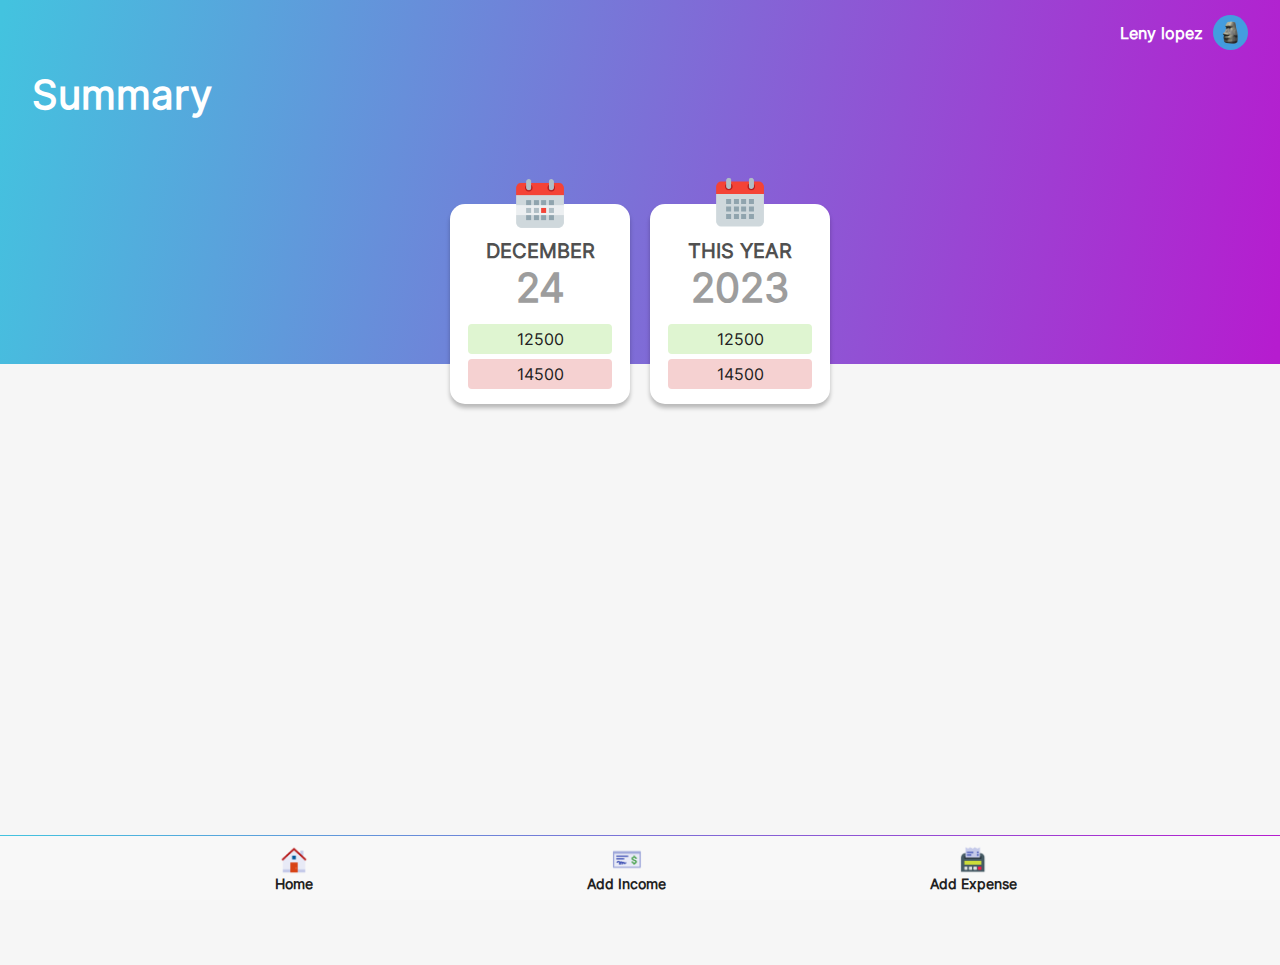
==== expenseTracker/index.html @ c17606af "fixed app layout bug" ====
<!DOCTYPE html>
<html lang="en">
<head>
    <meta charset="UTF-8">
    <meta name="viewport" content="width=device-width, initial-scale=1.0">
    <meta name="apple-mobile-web-app-status-bar-style" content="black">
    <meta name="apple-mobile-web-app-capable" content="yes">
    <meta name="theme-color" content="white" />
    <title>ExpenseTracker</title>
    <link rel="stylesheet" href="css/style.css">
</head>
<body>
    <main class="appWrapper">
        <header class="heroHeader">
            <div class="contentWrapper">
                <!-- set mergedStatusBar in userDetails for mobile -->
                <section class="userDetails">
                    <span class="username">Leny lopez</span>
                    <img class="userProfilePicture" src="assets/profilePicture/defaultPicture.jpg" alt="User picture">
                </section>

                <h1 class="mainTitle">Summary</h1>
                
                <div class="widgetContainer">
                    
                    <div class="summaryWidget">
                        <div class="widgetIconSection">
                            <img class="widgetIcon" src="assets/icons/calendarMonth.png" alt="">
                        </div>
                        <div class="widgetContent">
                            <h3 class="widgetSubtitle">DECEMBER</h3>
                            <h2 class="widgetTitle">24</h2>
                            <div class="dataDisplayContainer">
                                <div class="dataDisplay incomeSection">12500</div>
                                <div class="dataDisplay expenseSection">14500</div>
                            </div>
                            
                        </div>
                        
                    </div>
                    <div class="summaryWidget">
                        <div class="widgetIconSection">
                            <img class="widgetIcon" src="assets/icons/calendarNormal.png" alt="">
                        </div>
                        <div class="widgetContent">
                            <h3 class="widgetSubtitle">THIS YEAR</h3>
                            <h2 class="yearData widgetTitle">2023</h2>
                            <div class="dataDisplayContainer">
                                <div class="dataDisplay incomeSection">12500</div>
                                <div class="dataDisplay expenseSection">14500</div>
                            </div>
                        </div>
                    </div>
                    
                </div>
            </div>
        </header>
        <section class="content">
             <!-- <div class="fakeContent"></div>
            <div class="fakeContent"></div> -->
        </section>
    </main>
    <article class="appMenu">
        <section class="menuSection">
            <div class="menuItem">
                <img class="menuItemIcon" src="assets/icons/home.png" alt="">
                <span class="menuItemLabel">Home</span>
            </div>
            <div class="menuItem">
                <img class="menuItemIcon" src="assets/icons/income.png" alt="">
                <span class="menuItemLabel">Add Income</span>
            </div>
            <div class="menuItem">
                <img class="menuItemIcon" src="assets/icons/expense.png" alt="">
                <span class="menuItemLabel">Add Expense</span>
            </div>
        </section>
</article>
</body>
</html>
---- expenseTracker/css/style.css ----
*{
    box-sizing: border-box;
    margin: 0;
    padding:0;
    font-family: -apple-system, inter;
}

@font-face {
    font-family: inter;
    src: url(../fonts/Inter-Regular.ttf);
}

html{
    /* background: var(--main-backgroundGradient); */
    height: 100svh;
    width: 100%;
}
body{
    height: 100svh;
    /* background: var(--main-backgroundGradient); */
    background-color:var(--main-ligthBackground);
    width: 100%;
    color: var(--main-textColor-black);
}

/* vars */

:root{
    --main-backgroundGradient: linear-gradient(99.67deg, #43C3DF 0.33%, #B61CCF 99.57%);
    --main-ligthBackground: rgb(246, 246, 246);
    --main-darkBackground: rgb(25, 25, 25);

    /* Font sizes */
    --main-windowTitle-fontsize: 40px;
    --main-windowTitle-fontWeight: 900;
    --main-textColor-black: #222121;
    --main-windowTitle-color:white;
    --main-menuBarItem-fontSize: 14px;
    --main-menuBarItem-fontWeigth: 700;

    --main-widgetTitle-fontSize: 40px;
    --main-widgetSubtitle-fontSize: 20px;
    --main-widgetTitle-fontWeight: 900;
    --main-widgetSubtitle-fontWeight:900;
    --main-widgetTitle-color: #9D9D9D;
    --main-widgetSubtitle-color:  #505050;

    --main-statusBarColor: white;
    --main-statusBarTextColor: #2a2a2a;
}  


/* end vars */


/* START App Structure */

.contentWrapper{
    max-width: 95%;
    margin: 0 auto;
    /* border:1px solid lightcoral; */
}

.appWrapper{
    /* border:1px solid red; */
    height: 100%;
    display:flex;
    flex-direction: column;
    position:relative;
}

.heroHeader{
    /* min-height: 150px; */
    background: var(--main-backgroundGradient);
}
.content{
    padding-top:40px;
    background-color: var(--main-ligthBackground);
}
.appMenu{
    display: flex;
    position:sticky;
    bottom: 0;
    min-height: 65px;
    width: 100%;
    background-color: #f8f8f8;
    border: 1px solid;
    border-image-slice: 1;
    border-image-source: var(--main-backgroundGradient);
    border-left:0;
    border-right: 0;
    border-bottom:0;
}
/* END App Structure */

.menuSection{
    display: flex;
    flex-grow: 1;
    align-items: center;
    justify-content: center;
    justify-content: space-evenly;
}

.menuItem{
    display: flex;
    flex-direction: column;
    align-items: center;
    cursor: pointer;
    min-width: 60px;
}

.menuItem .menuItemIcon{
    width: 30px;
}

.menuItem .menuItemLabel{
    font-size: var(--main-menuBarItem-fontSize);
    font-weight: var(--main-menuBarItem-fontWeigth);
}


.userDetails.mergedStatusBar{
    padding:0;
    margin:0;
    background-color: var(--main-statusBarColor);
    transform: scaleX(105.5%);
    padding-bottom: 5px;
}

.mergedStatusBar > span{
    color: var(--main-statusBarTextColor);

}

.mergedStatusBar > img{
    width: 25px;
    height: 25px;
    margin-right:18px;
}

.userDetails{
    display: flex;
    align-items: center;
    gap: 10px;
    color: white;
    padding-top:15px;
    justify-content: flex-end;
    margin-left: auto;
}

.userDetails .userProfilePicture{
    /* border:1px solid red; */
    border-radius: 50%;
    max-height: 35px;
    max-width: 35px;
    aspect-ratio: 1;
    object-fit: cover;
}

.userDetails .username{
    font-size: 16px;
    font-weight: bold;
}


.mainTitle{
    font-size: var(--main-windowTitle-fontsize);
    font-weight: var(--main-windowTitle-fontWeight);
    color: var(--main-windowTitle-color);
    padding-bottom:45px;
    padding-top:20px;
}

/* Widgets */

    .summaryWidget{
        background-color: white;
        height: 200px;
        width: 180px;
        border-radius:15px;
        box-shadow: 0px 4px 4px rgba(0, 0, 0, 0.25);
    }

    .summaryWidget .widgetIconSection{
        /* background-color: #B61CCF; */
        max-height: 20px;
        width: 100%;
    }

    .summaryWidget .widgetIconSection .widgetIcon{
        width: 60px;
        margin:0 auto;
        display: block;
        margin-top: -30px;
    }

    .summaryWidget .widgetContent{
        display: flex;
        flex-direction: column;
        /* border:1px solid red; */
        margin-top:35px;
        height: calc(100% - 25px);
        text-align: center;
    }
    .summaryWidget .widgetTitle{
        font-size: var(--main-widgetTitle-fontSize);
        font-weight: var(--main-widgetTitle-fontWeight);
        color:var(--main-widgetTitle-color);  
    }
    .summaryWidget .widgetSubtitle{
        font-size: var(--main-widgetSubtitle-fontSize);
        font-weight: var(--main-widgetSubtitle-fontWeight);
        color:var(--main-widgetSubtitle-color);
        padding-top:10px;
    }

    .summaryWidget .dataDisplayContainer{
        display: flex;
        flex-direction: column;
        gap: 5px;
        margin-top: auto;
        margin-bottom:15px
    }

    .summaryWidget .dataDisplay{
        width: 80%;
        margin:0 auto;
        border-radius: 4px;
        padding:5px;
    }

    .summaryWidget .incomeSection{
        background-color: #DFF5D1;
    }

    .summaryWidget .expenseSection{
        background-color: #F5D1D1;
    }

/* end widgets */

.widgetContainer{
    display: flex;
    justify-content:center;
    transform: translateY(40px);
    gap: 20px;
}

.fakeWidget{
    border:1px solid red;
    flex-basis: 200px;
    height: 200px;
}

.fakeContent{
    /* border:1px solid red; */
    height: 300px;
    margin-top:20px;
}
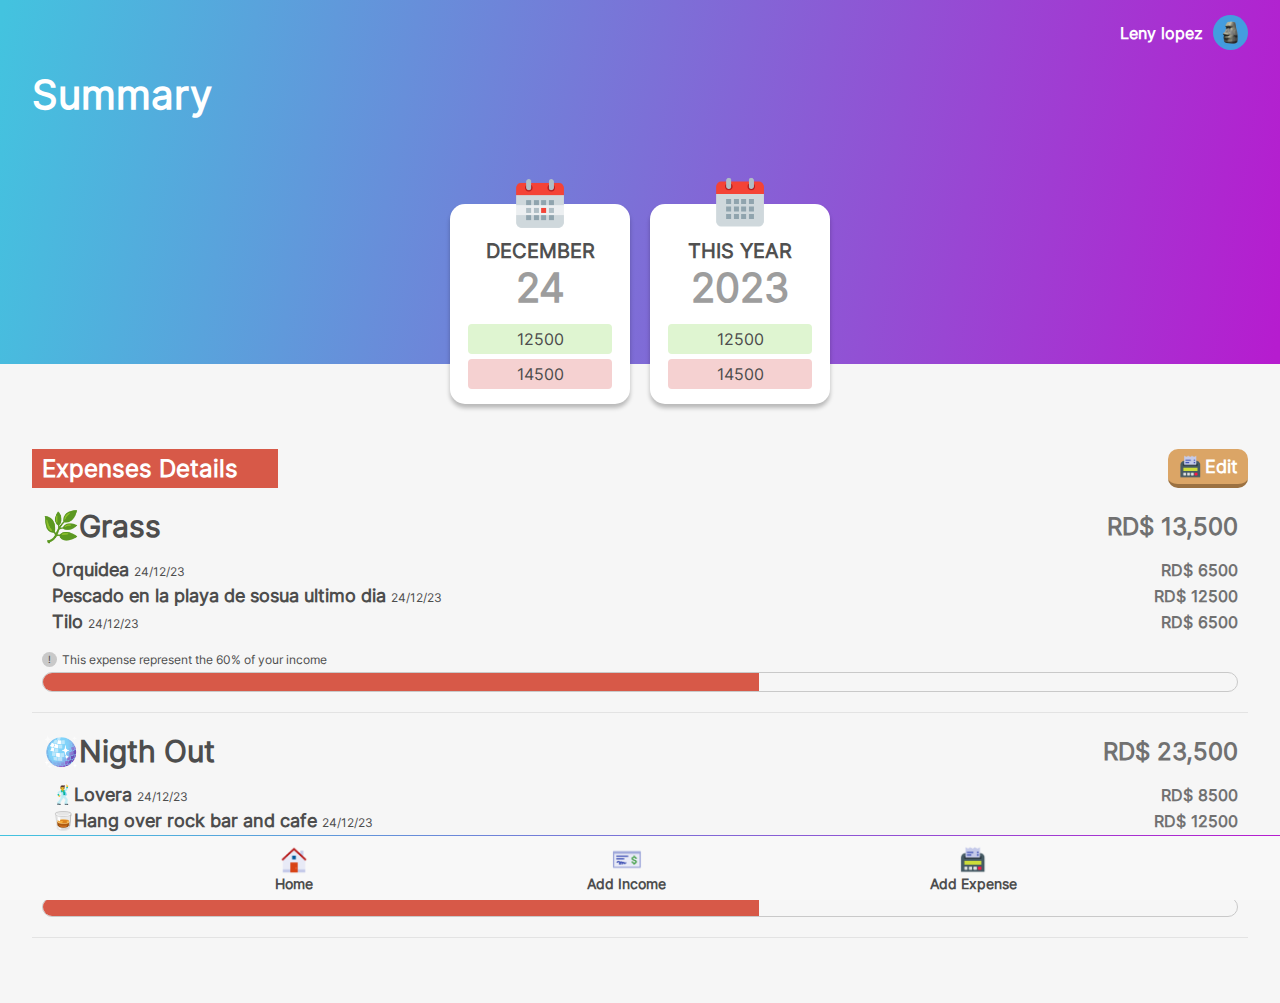
==== commit ae5a854d: "created category Details component" ====
--- a/expenseTracker/index.html
+++ b/expenseTracker/index.html
@@ -56,8 +56,73 @@
             </div>
         </header>
         <section class="content">
-             <!-- <div class="fakeContent"></div>
-            <div class="fakeContent"></div> -->
+
+            <div class="contentWrapper">
+
+                <article class="categoryDetails">
+
+                    <section class="categoryDetailsTopBar">
+                        <h2 class="categoryTitle expenseColor">Expenses Details</h2>
+                        <button class="btn edit"><img src="assets/icons/expense.png" alt=""><span>Edit</span></button>
+                    </section>
+
+                    <section class="categoryDetailsContent">
+
+                        <div class="categoryTitleContainer">
+                            <h3 class="categoryTitle">🌿Grass</h3>
+                            <span class="categoryTotalAmount">RD$ 13,500</span>
+                        </div>
+                        <div class="categoryDetailsItem">
+                            <h4 class="categoryDetailsItemTitle">Orquidea<span class="categoryDetailsItemDate">24/12/23</span></h4>
+                            <span class="categoryDetailsItemAmount">RD$ 6500</span>
+                        </div>
+                        <div class="categoryDetailsItem">
+                            <h4 class="categoryDetailsItemTitle">Pescado en la playa de sosua ultimo dia<span class="categoryDetailsItemDate">24/12/23</span></h4>
+                            <span class="categoryDetailsItemAmount">RD$ 12500</span>
+                        </div>
+                        <div class="categoryDetailsItem">
+                            <h4 class="categoryDetailsItemTitle">Tilo<span class="categoryDetailsItemDate">24/12/23</span></h4>
+                            <span class="categoryDetailsItemAmount">RD$ 6500</span>
+                        </div>
+                        
+                        <div class="progressBarContainer">
+                            <div class="progressBarTitle"><span>!</span> This expense represent the 60% of your income</div>
+                            <div class="progressBar">
+                                <div class="innerBar expenseColor"></div>
+                            </div>
+                        </div>
+                    </section>
+
+                    <section class="categoryDetailsContent">
+
+                        <div class="categoryTitleContainer">
+                            <h3 class="categoryTitle">🪩Nigth Out</h3>
+                            <span class="categoryTotalAmount">RD$ 23,500</span>
+                        </div>
+                        <div class="categoryDetailsItem">
+                            <h4 class="categoryDetailsItemTitle">🕺Lovera<span class="categoryDetailsItemDate">24/12/23</span></h4>
+                            <span class="categoryDetailsItemAmount">RD$ 8500</span>
+                        </div>
+                        <div class="categoryDetailsItem">
+                            <h4 class="categoryDetailsItemTitle">🥃Hang over rock bar and cafe<span class="categoryDetailsItemDate">24/12/23</span></h4>
+                            <span class="categoryDetailsItemAmount">RD$ 12500</span>
+                        </div>
+                        <div class="categoryDetailsItem">
+                            <h4 class="categoryDetailsItemTitle">🍺Pinta beer<span class="categoryDetailsItemDate">24/12/23</span></h4>
+                            <span class="categoryDetailsItemAmount">RD$ 6500</span>
+                        </div>
+                        
+                        <div class="progressBarContainer">
+                            <div class="progressBarTitle"><span>!</span> This expense represent the 60% of your income</div>
+                            <div class="progressBar">
+                                <div class="innerBar expenseColor"></div>
+                            </div>
+                        </div>
+                    </section>
+
+                </article>
+
+            </div>
         </section>
     </main>
     <article class="appMenu">
--- a/expenseTracker/css/style.css
+++ b/expenseTracker/css/style.css
@@ -3,6 +3,7 @@
     margin: 0;
     padding:0;
     font-family: -apple-system, inter;
+    border: none;
 }
 
 @font-face {
@@ -12,14 +13,12 @@
 
 html{
     /* background: var(--main-backgroundGradient); */
-    height: 100svh;
-    width: 100%;
+    /* height: 100svh; */
 }
 body{
-    height: 100svh;
+    /* height: 100svh; */
     /* background: var(--main-backgroundGradient); */
     background-color:var(--main-ligthBackground);
-    width: 100%;
     color: var(--main-textColor-black);
 }
 
@@ -33,7 +32,7 @@
     /* Font sizes */
     --main-windowTitle-fontsize: 40px;
     --main-windowTitle-fontWeight: 900;
-    --main-textColor-black: #222121;
+    --main-textColor-black: #4d4d4d;
     --main-windowTitle-color:white;
     --main-menuBarItem-fontSize: 14px;
     --main-menuBarItem-fontWeigth: 700;
@@ -47,8 +46,20 @@
 
     --main-statusBarColor: white;
     --main-statusBarTextColor: #2a2a2a;
+
+
+    --main-categoryDetailsFontSize: 24px;
+    --main-categoryDetailsFontWeight: 600;
+    --main-categoryDetailsPaddingRight:40px;
+    --main-expenseColor:#D75948;
+
+    --main-btnFontSize:18px;
+    --main-btnFontWeight:700;
+
+
+    --main-categoryTitleFontSize:30px;
+    --main-categoryTitleFontWeight:700;
 }  
-
 
 /* end vars */
 
@@ -74,12 +85,13 @@
     background: var(--main-backgroundGradient);
 }
 .content{
-    padding-top:40px;
+    padding-top:85px;
+    padding-bottom:65px;
     background-color: var(--main-ligthBackground);
 }
 .appMenu{
     display: flex;
-    position:sticky;
+    position:fixed;
     bottom: 0;
     min-height: 65px;
     width: 100%;
@@ -149,7 +161,6 @@
 }
 
 .userDetails .userProfilePicture{
-    /* border:1px solid red; */
     border-radius: 50%;
     max-height: 35px;
     max-width: 35px;
@@ -170,6 +181,131 @@
     padding-bottom:45px;
     padding-top:20px;
 }
+
+.categoryDetails{
+    
+}
+.categoryDetails .categoryDetailsTopBar{
+    display: flex;
+}
+.categoryDetails .categoryDetailsTopBar .categoryTitle{
+    margin-right: auto;
+    padding: 5px 10px;
+    padding-right: var(--main-categoryDetailsPaddingRight);
+    font-weight:var(--main-categoryDetailsFontWeight);
+    font-size: var(--main-categoryDetailsFontSize);
+} 
+
+.btn{
+    display: flex;
+    align-items: center;
+    flex-basis: 80px;
+    justify-content: space-between;
+    padding: 0 10px;
+    border-radius: 10px;
+    color:white;
+    cursor: pointer;
+}
+.btn > img{
+    width: 25px;
+    object-fit: cover;
+}
+.btn.edit{
+    background-color: #DBA566;
+    border-bottom: 4px solid #9B7141;
+    font-size: var(--main-btnFontSize);
+    font-weight: var(--main-btnFontWeight);
+}
+
+.categoryDetailsContent{
+    padding:20px 10px;
+    border-bottom: 1px solid #E3E3E3;
+}
+
+.categoryDetailsContent .categoryTitleContainer{
+    display: flex;
+    align-items: center;
+    padding-bottom: 10px;
+}
+
+.categoryDetailsContent .categoryTitleContainer .categoryTitle{
+    margin-right: auto;
+    font-size: var(--main-categoryTitleFontSize);
+    font-weight: var(--main-categoryTitleFontWeight);
+}
+
+.categoryDetailsContent .categoryTitleContainer .categoryTotalAmount{
+    color:#717171;
+    font-size: 24px;
+    font-weight: 800;
+}
+
+.categoryDetailsContent .categoryDetailsItem{
+    display: flex;
+    padding: 5px 0 0 10px;
+    align-items: center;
+}
+
+.categoryDetailsContent .categoryDetailsItemTitle{
+    font-weight: 600;
+    font-size: 18px;
+}
+
+.categoryDetailsContent .categoryDetailsItemDate{
+    font-size: 12px;
+    padding: 0 5px;
+    font-weight: 400;
+
+}
+
+.categoryDetailsContent .categoryDetailsItemAmount{
+    margin-left: auto;
+    color:#717171;
+    font-weight: 800;
+    min-width: fit-content;
+    padding-left: 10px;
+}
+
+.expenseColor{
+    background-color: var(--main-expenseColor);
+    color:white;
+}
+
+
+.progressBarContainer{
+    margin-top:20px;
+}
+
+.progressBarTitle{
+    font-size: 12px;
+    justify-content: start;
+    align-items: center;
+    display: flex;
+    gap:5px;
+    margin-bottom: 5px;
+}
+.progressBarTitle > span{
+    background-color: #c9c9c9;
+    border-radius: 15px;
+    font-size: 10px;
+    width: 15px;
+    height: 15px;
+    line-height: 15px;
+    text-align: center;
+    
+}
+.progressBar{
+    border:1px solid #c9c9c9;
+    height: 20px;
+    border-radius: 10px;
+    overflow: hidden;
+}
+.progressBar .innerBar{
+    width: 60%;
+    height: 100%;
+
+}
+
 
 /* Widgets */
 
@@ -245,15 +381,3 @@
     transform: translateY(40px);
     gap: 20px;
 }
-
-.fakeWidget{
-    border:1px solid red;
-    flex-basis: 200px;
-    height: 200px;
-}
-
-.fakeContent{
-    /* border:1px solid red; */
-    height: 300px;
-    margin-top:20px;
-}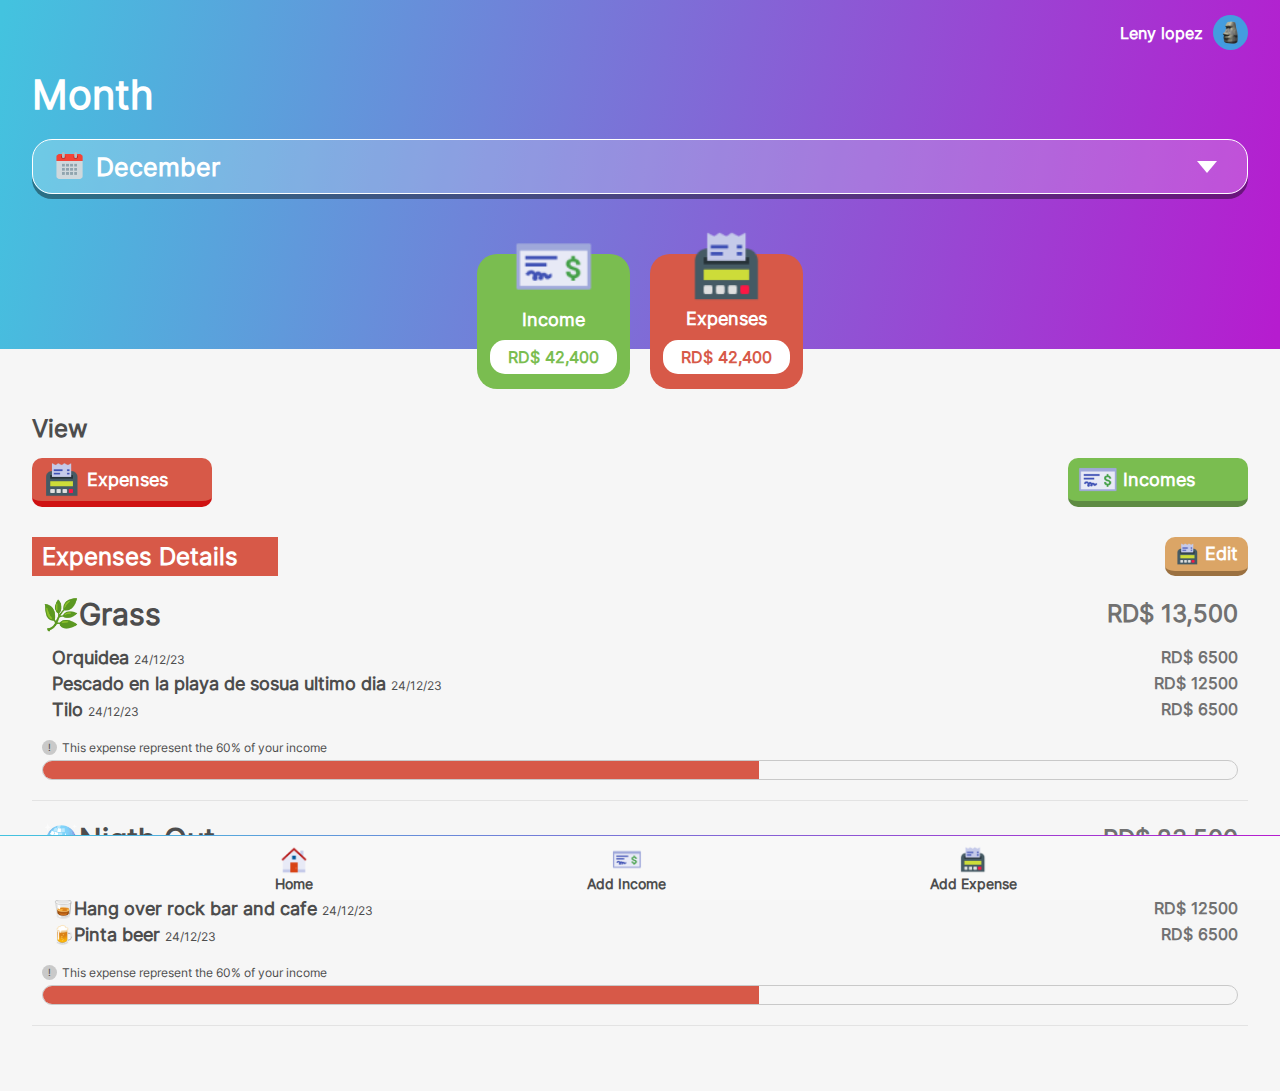
==== commit 8b3551ca: "added income and expenses widgets, some minors ui tweaks" ====
--- a/expenseTracker/index.html
+++ b/expenseTracker/index.html
@@ -19,11 +19,27 @@
                     <img class="userProfilePicture" src="assets/profilePicture/defaultPicture.jpg" alt="User picture">
                 </section>
 
-                <h1 class="mainTitle">Summary</h1>
-                
+                <h1 class="mainTitle">Month</h1>
+                <div class="dropDown">
+                    <img src="assets/icons/calendarNormal.png" alt="">
+                    <div class="defaultItem">December</div>
+                    <div class="arrow"></div>
+                </div>
                 <div class="widgetContainer">
-                    
-                    <div class="summaryWidget">
+            
+                    <div class="totalWidget totalIncomeWidget">
+                        <img src="assets/icons/income.png" alt="">
+                        <h3 class="widgetTitle">Income</h3>
+                        <div class="widgetAmount">RD$ 42,400</div>
+                    </div>
+
+                    <div class="totalWidget totalExpenseWidget">
+                        <img src="assets/icons/expense.png" alt="">
+                        <h3 class="widgetTitle">Expenses</h3>
+                        <div class="widgetAmount">RD$ 42,400</div>
+                    </div>
+
+                    <!-- <div class="summaryWidget">
                         <div class="widgetIconSection">
                             <img class="widgetIcon" src="assets/icons/calendarMonth.png" alt="">
                         </div>
@@ -50,14 +66,25 @@
                                 <div class="dataDisplay expenseSection">14500</div>
                             </div>
                         </div>
-                    </div>
+                    </div> -->
                     
+
+
+
+
+
                 </div>
             </div>
         </header>
         <section class="content">
 
             <div class="contentWrapper">
+
+                <h2 class="buttonTitle">View</h2>
+                <div class="categoryButtonContainer">
+                    <button class="btn expenseColor categoryButton"><img src="assets/icons/expense.png" alt="">Expenses</button>
+                    <button class="btn incomeColor categoryButton"><img src="assets/icons/income.png" alt="">Incomes</button>
+                </div>
 
                 <article class="categoryDetails">
 
--- a/expenseTracker/css/style.css
+++ b/expenseTracker/css/style.css
@@ -51,7 +51,9 @@
     --main-categoryDetailsFontSize: 24px;
     --main-categoryDetailsFontWeight: 600;
     --main-categoryDetailsPaddingRight:40px;
+
     --main-expenseColor:#D75948;
+    --main-incomeColor:#7ABD50;
 
     --main-btnFontSize:18px;
     --main-btnFontWeight:700;
@@ -85,7 +87,7 @@
     background: var(--main-backgroundGradient);
 }
 .content{
-    padding-top:85px;
+    padding-top:65px;
     padding-bottom:65px;
     background-color: var(--main-ligthBackground);
 }
@@ -130,7 +132,6 @@
     font-weight: var(--main-menuBarItem-fontWeigth);
 }
 
-
 .userDetails.mergedStatusBar{
     padding:0;
     margin:0;
@@ -141,7 +142,6 @@
 
 .mergedStatusBar > span{
     color: var(--main-statusBarTextColor);
-
 }
 
 .mergedStatusBar > img{
@@ -173,13 +173,44 @@
     font-weight: bold;
 }
 
-
 .mainTitle{
     font-size: var(--main-windowTitle-fontsize);
     font-weight: var(--main-windowTitle-fontWeight);
     color: var(--main-windowTitle-color);
-    padding-bottom:45px;
-    padding-top:20px;
+    padding:20px 0;
+}
+
+.dropDown{
+    border:1px solid #ffffff;
+    background-color: #ffffff35;
+    display: flex;
+    border-radius: 20px;
+    height: 55px;
+    /* margin-bottom:80px; */
+    box-shadow: 0px 5px 0px rgba(0, 0, 0, 0.40);
+    align-items: center;
+    gap:10px;
+    padding:20px;
+    padding-right: 30px;
+}
+
+.dropDown > img{
+    width: 33px;
+}
+
+.dropDown .defaultItem { 
+    color:white;
+    font-weight: 800;
+    font-size:25px;
+    margin-right: auto;
+}
+
+.arrow{
+    width: 0; 
+    height: 0; 
+    border-left: 10px solid transparent;
+    border-right: 10px solid transparent;
+    border-top: 12px solid rgb(255, 255, 255);
 }
 
 .categoryDetails{
@@ -200,11 +231,11 @@
     display: flex;
     align-items: center;
     flex-basis: 80px;
-    justify-content: space-between;
     padding: 0 10px;
     border-radius: 10px;
     color:white;
     cursor: pointer;
+    gap:5px;
 }
 .btn > img{
     width: 25px;
@@ -212,7 +243,7 @@
 }
 .btn.edit{
     background-color: #DBA566;
-    border-bottom: 4px solid #9B7141;
+    border-bottom: 5px solid #9B7141;
     font-size: var(--main-btnFontSize);
     font-weight: var(--main-btnFontWeight);
 }
@@ -266,11 +297,41 @@
     padding-left: 10px;
 }
 
+.categoryButtonContainer{
+    display: flex;
+    justify-content: space-between;
+    gap:20px;
+    margin-bottom:30px;
+}
+
+.buttonTitle{
+   margin-bottom:15px;
+}
+
+.categoryButton{
+    font-size: var(--main-btnFontSize);
+    font-weight: var(--main-btnFontWeight);
+    flex-basis:180px;
+}
+
+.btn.categoryButton > img{
+    width: 40px;
+}
+
 .expenseColor{
     background-color: var(--main-expenseColor);
     color:white;
 }
-
+.btn.expenseColor{
+    border-bottom:6px solid #CF1212;
+}
+.incomeColor{
+    background-color: var(--main-incomeColor);
+    color:white;
+}
+.btn.incomeColor{
+    border-bottom:6px solid #5E8B43;
+}
 
 .progressBarContainer{
     margin-top:20px;
@@ -373,6 +434,63 @@
         background-color: #F5D1D1;
     }
 
+
+    /* start income resume widget */
+
+
+    .totalWidget{
+        display: flex;
+        flex-direction: column ;
+        border-radius: 20px;
+        padding: 0 13px 15px;
+        /* padding:20px;
+        padding-top:0;
+        padding-bottom:15px; */
+        align-items: center;
+    }
+
+    .totalIncomeWidget{
+        /* border:1px solid red; */
+        background-color: #7ABD50;
+        color:white;
+    }
+
+    .totalExpenseWidget{
+        background-color: #D75948;
+        color: white;
+    }
+
+    .totalWidget > img{
+        margin-top:-30px;
+        width: 80px;
+        
+    }
+
+    .totalWidget .widgetTitle{
+        text-align: center;
+        font-weight: 700;
+        font-size: 18px;
+        padding: 0 10px 10px 10px;
+    }
+    .totalWidget .widgetAmount{
+      
+        background-color: white;
+        padding:7px 18px;
+        margin-top:5px;
+        border-radius: 15px;
+        font-weight: 700;
+        font-size: 16px;
+        margin-top:auto;
+    }
+
+    .totalIncomeWidget .widgetAmount{
+        color: #7ABD50;
+    }
+    .totalExpenseWidget .widgetAmount{
+        color: #D75948;
+    }
+
+    /* end income resume widget */
 /* end widgets */
 
 .widgetContainer{
@@ -380,4 +498,5 @@
     justify-content:center;
     transform: translateY(40px);
     gap: 20px;
-}
+    padding-top:20px;
+}
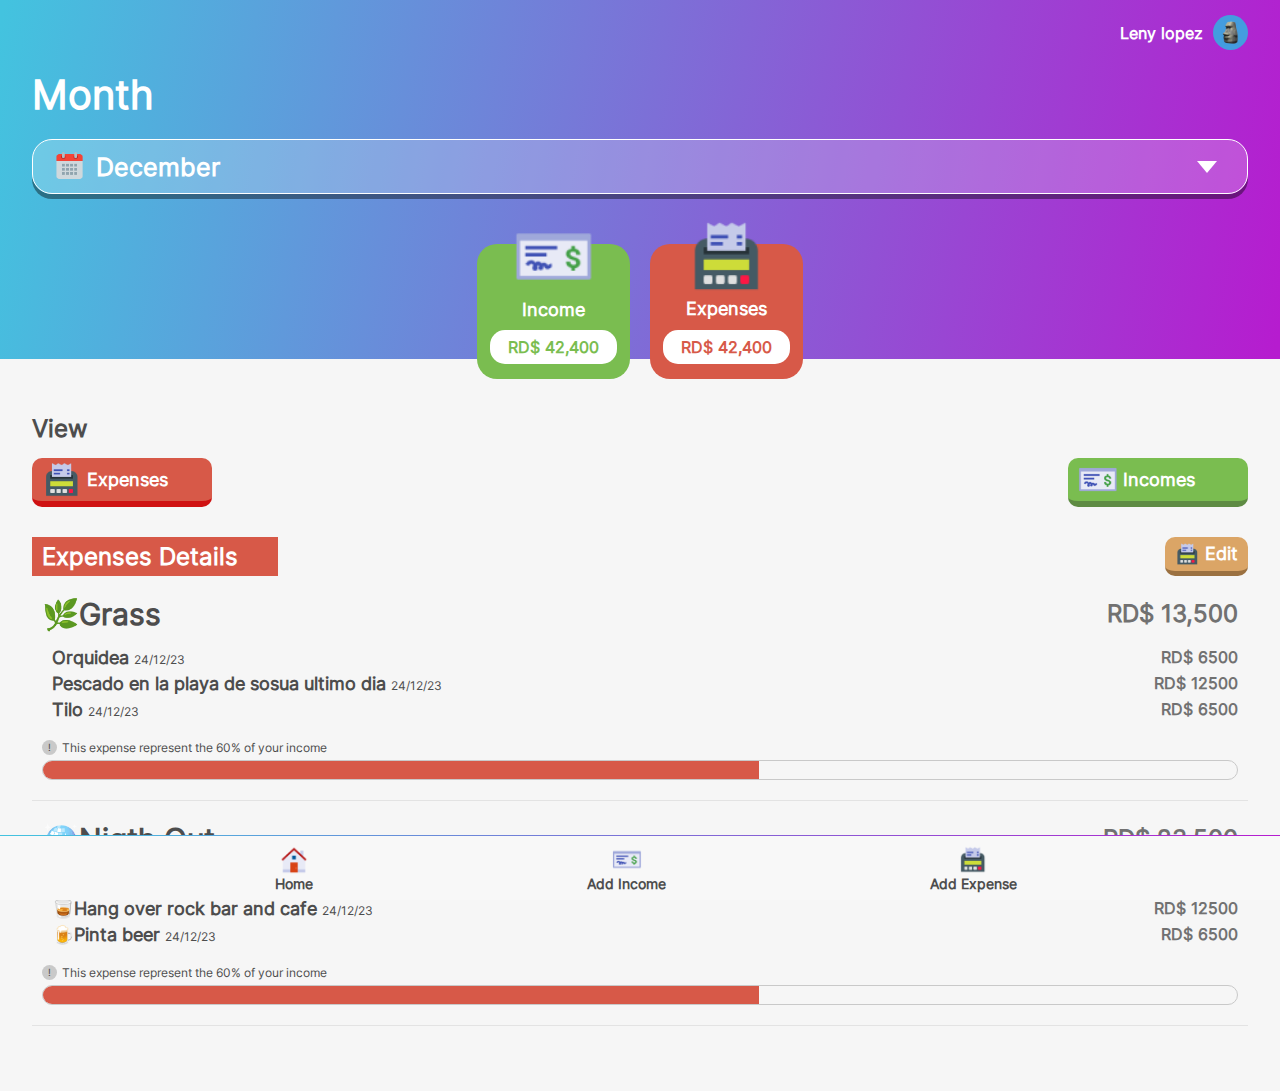
==== commit eddfe05f: "added live version for the cloud todo app" ====
--- a/expenseTracker/index.html
+++ b/expenseTracker/index.html
@@ -20,11 +20,13 @@
                 </section>
 
                 <h1 class="mainTitle">Month</h1>
+
                 <div class="dropDown">
                     <img src="assets/icons/calendarNormal.png" alt="">
                     <div class="defaultItem">December</div>
                     <div class="arrow"></div>
                 </div>
+                
                 <div class="widgetContainer">
             
                     <div class="totalWidget totalIncomeWidget">
--- a/expenseTracker/css/style.css
+++ b/expenseTracker/css/style.css
@@ -87,7 +87,7 @@
     background: var(--main-backgroundGradient);
 }
 .content{
-    padding-top:65px;
+    padding-top:55px;
     padding-bottom:65px;
     background-color: var(--main-ligthBackground);
 }
@@ -192,6 +192,7 @@
     gap:10px;
     padding:20px;
     padding-right: 30px;
+    cursor: pointer;
 }
 
 .dropDown > img{
@@ -496,7 +497,7 @@
 .widgetContainer{
     display: flex;
     justify-content:center;
-    transform: translateY(40px);
+    transform: translateY(20px);
     gap: 20px;
-    padding-top:20px;
-}
+    padding-top:30px;
+}
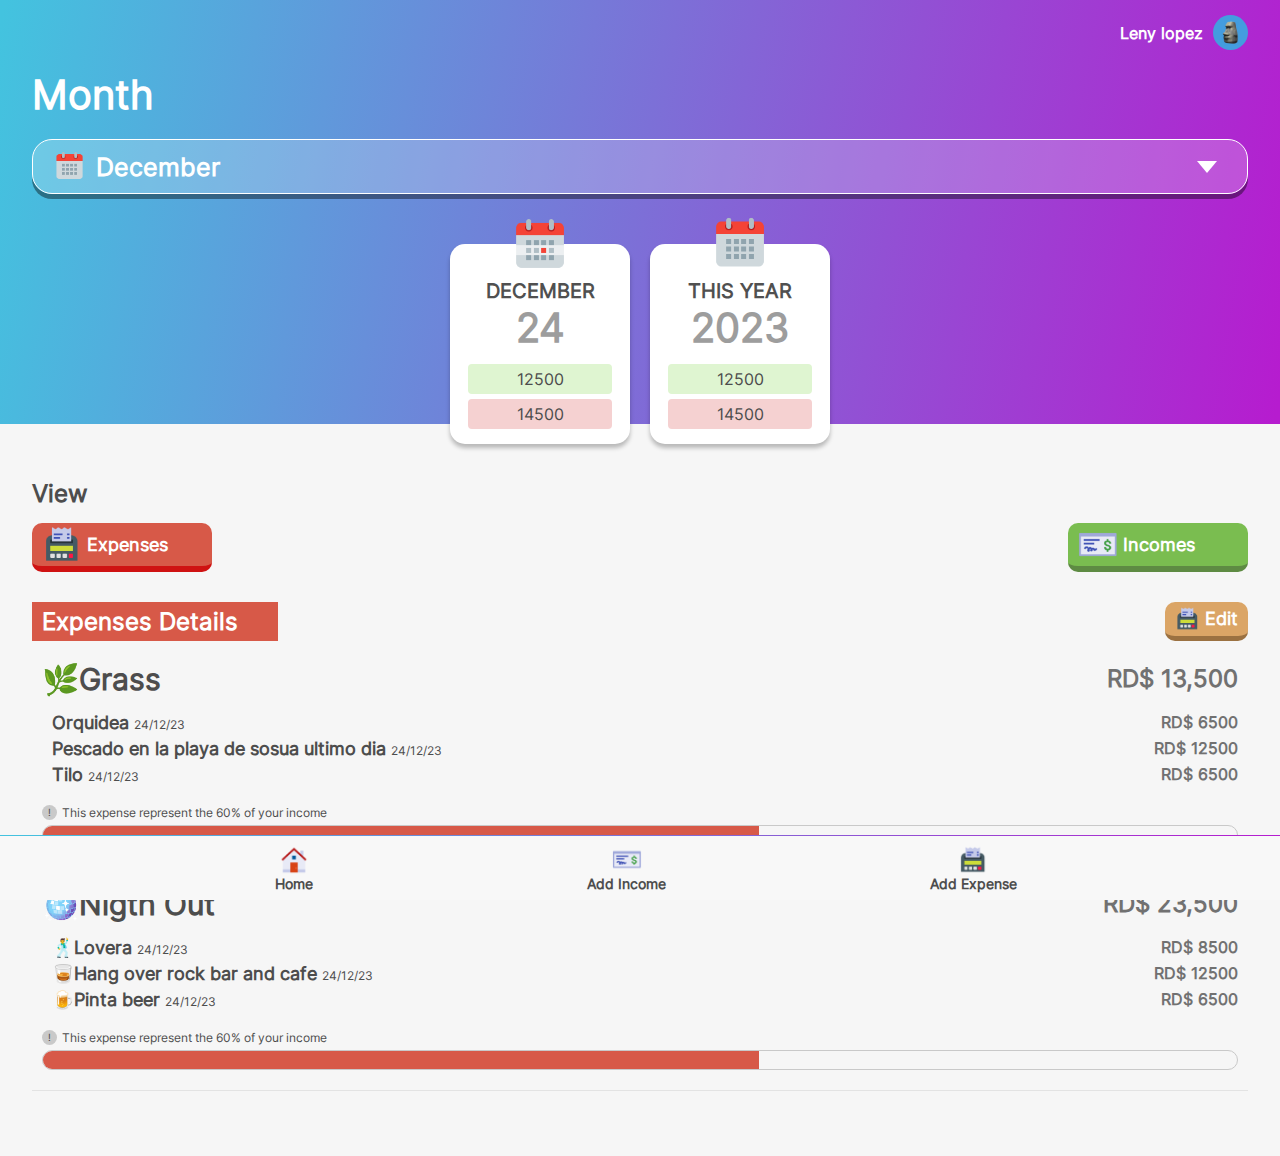
==== commit 982b6706: "fixed elca-comayor github repo link" ====
--- a/expenseTracker/index.html
+++ b/expenseTracker/index.html
@@ -29,7 +29,7 @@
                 
                 <div class="widgetContainer">
             
-                    <div class="totalWidget totalIncomeWidget">
+                    <!-- <div class="totalWidget totalIncomeWidget">
                         <img src="assets/icons/income.png" alt="">
                         <h3 class="widgetTitle">Income</h3>
                         <div class="widgetAmount">RD$ 42,400</div>
@@ -39,9 +39,9 @@
                         <img src="assets/icons/expense.png" alt="">
                         <h3 class="widgetTitle">Expenses</h3>
                         <div class="widgetAmount">RD$ 42,400</div>
-                    </div>
+                    </div> -->
 
-                    <!-- <div class="summaryWidget">
+                    <div class="summaryWidget">
                         <div class="widgetIconSection">
                             <img class="widgetIcon" src="assets/icons/calendarMonth.png" alt="">
                         </div>
@@ -68,7 +68,7 @@
                                 <div class="dataDisplay expenseSection">14500</div>
                             </div>
                         </div>
-                    </div> -->
+                    </div>
                     
 
 
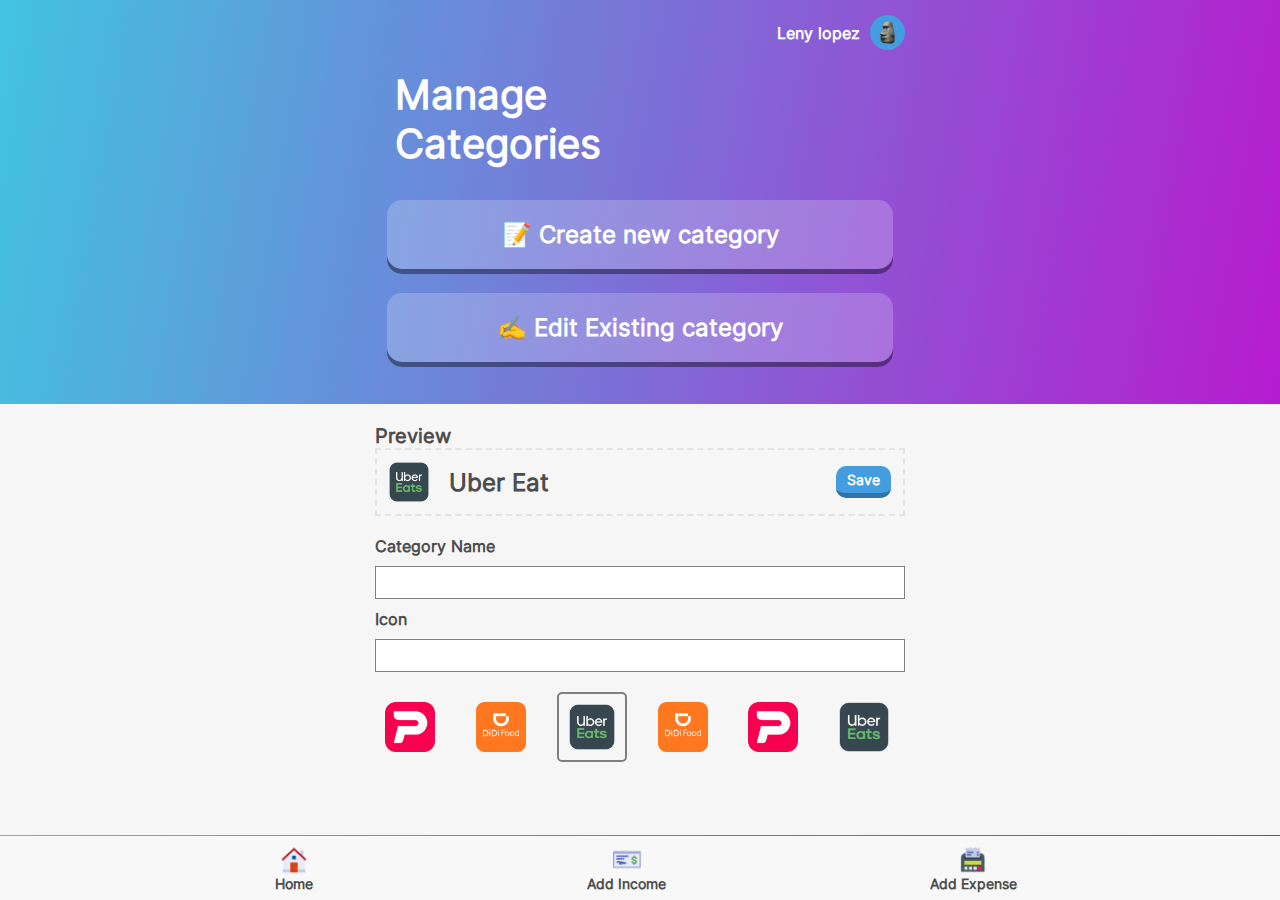
==== commit 055b1c7d: "updated - journey, expesneTracker" ====
--- a/expenseTracker/index.html
+++ b/expenseTracker/index.html
@@ -19,17 +19,28 @@
                     <img class="userProfilePicture" src="assets/profilePicture/defaultPicture.jpg" alt="User picture">
                 </section>
 
-                <h1 class="mainTitle">Month</h1>
-
-                <div class="dropDown">
-                    <img src="assets/icons/calendarNormal.png" alt="">
-                    <div class="defaultItem">December</div>
+                <h1 class="mainTitle">Manage<br>Categories</h1>
+
+                <!-- <div class="dropDown">
+                    <img src="assets/categoriesIcons/uberEats.png" alt="">
+                    <div class="defaultItem">Uber Eats</div>
                     <div class="arrow"></div>
-                </div>
+                </div> -->
                 
-                <div class="widgetContainer">
+                <!-- <div class="createNewCategoryWidget">
+                    <h4 class="widgetSubtitle">want to be more specific?</h4>
+                    <button class="createNewCategory widgetButton">+ Create new category</button>
+                </div> -->
+
+                <div class="manageCategoryWidget">
+                    
+                    <button class="widgetButtonMain widgetButton">📝 Create new category</button>
+                    <button class="widgetButtonMain widgetButton">✍️ Edit Existing category</button>
+                </div>
+
+                <!-- <div class="widgetContainer">
             
-                    <!-- <div class="totalWidget totalIncomeWidget">
+                    <div class="totalWidget totalIncomeWidget">
                         <img src="assets/icons/income.png" alt="">
                         <h3 class="widgetTitle">Income</h3>
                         <div class="widgetAmount">RD$ 42,400</div>
@@ -41,7 +52,7 @@
                         <div class="widgetAmount">RD$ 42,400</div>
                     </div> -->
 
-                    <div class="summaryWidget">
+                    <!-- <div class="summaryWidget">
                         <div class="widgetIconSection">
                             <img class="widgetIcon" src="assets/icons/calendarMonth.png" alt="">
                         </div>
@@ -68,21 +79,56 @@
                                 <div class="dataDisplay expenseSection">14500</div>
                             </div>
                         </div>
-                    </div>
+                    </div> -->
                     
-
-
-
-
-
                 </div>
             </div>
         </header>
         <section class="content">
-
             <div class="contentWrapper">
-
-                <h2 class="buttonTitle">View</h2>
+                <span class="subtext">Preview</span>
+                <div class="formTitleContainer">
+                    <img src="assets/categoriesIcons/uberEats.png" alt="">
+                    <span class="formTitle">
+                        Uber Eat
+                    </span>
+                    <button class="addExpense categoryButton">Save</button>
+                </div>
+                
+                <form class="defaultForm" action="">
+                    <label class="defaultLabel" for="">Category Name</label>
+                    <input class="defaultInput" type="text" placeholder=""></input>
+                    <label class="defaultLabel" for="">Icon</label>
+                    <input class="defaultInput" type="text" placeholder=""></input>
+                    <div class="iconBox">
+                        <img src="assets/categoriesIcons/pedidosYa.png" alt="">
+                        <img src="assets/categoriesIcons/didiFood.png" alt="">
+                        <img class="selected" src="assets/categoriesIcons/uberEats.png" alt="">
+                        <img src="assets/categoriesIcons/didiFood.png" alt="">
+                        <img src="assets/categoriesIcons/pedidosYa.png" alt="">
+                        <img src="assets/categoriesIcons/uberEats.png" alt="">
+                        
+                    </div>
+                </form>
+
+                <!-- <div class="addIncomeExpenseTitleContainer">
+                    <img src="assets/categoriesIcons/uberEats.png" alt="">
+                    <span class="addIncomeExpenseTitle">
+                        Uber Eats
+                    </span>
+                </div>
+                <form class="expenseIncomeForm" action="">
+                    <label class="expenseIncomeLabel" for="">Description</label>
+                    <input class="expenseIncomeInput" type="text" placeholder=""></input>
+                    <label class="expenseIncomeLabel" for="">Amount spent</label>
+                    <input class="expenseIncomeInput" type="text" placeholder=""></input>
+                    <label class="expenseIncomeLabel" for="">Date</label>
+                    <input class="expenseIncomeInput inputDate" type="date" placeholder=""></input>
+                    <button class="addExpense expenseIncomeButton"><img src="assets/icons/expense.png" alt="">Add Expense</button>
+                </form> -->
+
+
+                <!-- <h2 class="buttonTitle">View</h2>
                 <div class="categoryButtonContainer">
                     <button class="btn expenseColor categoryButton"><img src="assets/icons/expense.png" alt="">Expenses</button>
                     <button class="btn incomeColor categoryButton"><img src="assets/icons/income.png" alt="">Incomes</button>
@@ -149,7 +195,7 @@
                         </div>
                     </section>
 
-                </article>
+                </article> -->
 
             </div>
         </section>
--- a/expenseTracker/css/style.css
+++ b/expenseTracker/css/style.css
@@ -3,7 +3,7 @@
     margin: 0;
     padding:0;
     font-family: -apple-system, inter;
-    border: none;
+    /* border: 1px solid red; */
 }
 
 @font-face {
@@ -21,11 +21,15 @@
     background-color:var(--main-ligthBackground);
     color: var(--main-textColor-black);
 }
+button{
+    border:none
+}
 
 /* vars */
 
 :root{
     --main-backgroundGradient: linear-gradient(99.67deg, #43C3DF 0.33%, #B61CCF 99.57%);
+    /* --main-backgroundGradient: linear-gradient(130deg,#ff7a18,#af002d 41.07%,#319197 76.05%); */
     --main-ligthBackground: rgb(246, 246, 246);
     --main-darkBackground: rgb(25, 25, 25);
 
@@ -43,6 +47,9 @@
     --main-widgetSubtitle-fontWeight:900;
     --main-widgetTitle-color: #9D9D9D;
     --main-widgetSubtitle-color:  #505050;
+    --main-widgetText-color: white;
+    --main-widgetButton-backgroundColor:#ffffff35;
+    --main-widgetButton-dropShadow:0px 5px 0px rgba(0, 0, 0, 0.40);
 
     --main-statusBarColor: white;
     --main-statusBarTextColor: #2a2a2a;
@@ -53,7 +60,14 @@
     --main-categoryDetailsPaddingRight:40px;
 
     --main-expenseColor:#D75948;
+    --main-expenseColorShadow:#a24235;
+    --main-expenseColorLight:#F5D1D1;
     --main-incomeColor:#7ABD50;
+    --main-incomeColorShadow:#598b3a;
+    --main-incomeColorLight:#DFF5D1;
+    --main-saveColor:#439DDF;
+    --main-saveColorShadow:#3174A5;
+
 
     --main-btnFontSize:18px;
     --main-btnFontWeight:700;
@@ -69,7 +83,7 @@
 /* START App Structure */
 
 .contentWrapper{
-    max-width: 95%;
+    max-width: 530px;
     margin: 0 auto;
     /* border:1px solid lightcoral; */
 }
@@ -87,7 +101,7 @@
     background: var(--main-backgroundGradient);
 }
 .content{
-    padding-top:55px;
+    padding: 20px;
     padding-bottom:65px;
     background-color: var(--main-ligthBackground);
 }
@@ -177,7 +191,7 @@
     font-size: var(--main-windowTitle-fontsize);
     font-weight: var(--main-windowTitle-fontWeight);
     color: var(--main-windowTitle-color);
-    padding:20px 0;
+    padding:20px;
 }
 
 .dropDown{
@@ -220,7 +234,7 @@
 .categoryDetails .categoryDetailsTopBar{
     display: flex;
 }
-.categoryDetails .categoryDetailsTopBar .categoryTitle{
+.categoryTitle{
     margin-right: auto;
     padding: 5px 10px;
     padding-right: var(--main-categoryDetailsPaddingRight);
@@ -368,6 +382,151 @@
 
 }
 
+.addIncomeExpenseTitleContainer{
+    /* border:1px solid red; */
+    display: flex;
+    align-items: center;
+    gap: 10px;
+    padding:0 20px;
+}
+
+.addIncomeExpenseTitleContainer > img{
+    width: 40px;
+
+}
+.addIncomeExpenseTitle{
+    font-size: var(--main-categoryDetailsFontSize);
+    font-weight: var(--main-categoryDetailsFontWeight);
+}
+
+.expenseIncomeForm{
+    /* border:1px solid red; */
+    display: flex;
+    flex-direction: column;
+    gap: 10px;
+    padding: 20px;
+}
+
+.defaultForm{
+    display: flex;
+    flex-direction: column;
+    gap: 10px;
+    padding-top: 20px;
+}
+
+
+.expenseIncomeLabel{
+    font-size: 16px;
+    font-weight:bolder;
+}
+.defaultLabel{
+    font-size: 16px;
+    font-weight:bolder;
+}
+.expenseIncomeInput{
+    border:1px solid gray;
+    border-radius: 0;
+    padding: 7px;
+    font-size: 14px;
+}
+.defaultInput{
+    border:1px solid gray;
+    border-radius: 0;
+    padding: 7px;
+    font-size: 14px;
+}
+
+.inputDate{
+    width: 100%;
+    background-color: white;
+    color:gray;
+}
+
+.expenseIncomeButton{
+    display: flex;
+    align-items: center;
+    justify-content: center;
+    border-radius: 10px;
+    background-color: var(--main-expenseColor);
+    border-bottom: 5px solid var(--main-expenseColorShadow);
+    color:white;
+    font-size: 14px;
+    font-weight: bold;
+    gap:10px;
+    padding:5px;
+    margin-top:30px;
+}
+.expenseIncomeButton>img{
+    width: 40px;
+}
+
+.manageCategoryWidget{
+    display: flex;
+    flex-direction: column;
+    padding-bottom:30px;
+}
+.widgetButtonMain.widgetButton{
+    font-size: var(--main-categoryDetailsFontSize);
+    padding:20px;
+}
+
+
+/* START Forms style */
+.formTitleContainer{
+    border:2px dashed rgb(227, 227, 227);
+    display: flex;
+    align-items: center;
+    padding:12px;
+    gap:20px;
+}
+.subtext{
+    font-size: 20px;
+    font-weight: 600;
+}
+.formTitleContainer > img{
+    width: 40px;
+}
+.formTitle{
+    font-size: var(--main-categoryDetailsFontSize);
+    font-weight: var(--main-categoryDetailsFontWeight);
+}
+
+.categoryButton{
+    display: flex;
+    align-items: center;
+    justify-content: center;
+    border-radius: 10px;
+    background-color: var(--main-saveColor);
+    border-bottom: 5px solid var(--main-saveColorShadow);
+    color:white;
+    font-size: 14px;
+    font-weight: bold;
+    gap:10px;
+    padding:5px;
+    max-width: 55px;
+    margin-left:auto;
+}
+
+.iconBox{
+    /* border:1px solid red; */
+    padding-top: 10px;
+    display: grid;
+    grid-template-columns: repeat( auto-fit, minmax(55px, 1fr) );
+    gap:15px;
+
+}
+.iconBox > img{
+    width: 70px;
+    padding:10px;
+}
+.iconBox > img.selected{
+    border:2px solid gray;
+    border-radius: 5px;
+
+}
+
+/* END Forms style */
+
 
 /* Widgets */
 
@@ -492,6 +651,28 @@
     }
 
     /* end income resume widget */
+
+    /* create category widget */
+    .createNewCategoryWidget{
+        /* border:1px solid red; */
+        text-align: center;
+        padding:40px 0 20px;
+        color:var(--main-widgetText-color);
+        
+    }
+    
+    .widgetButton{
+        border-radius: 15px;
+        margin:12px;
+        padding:10px 30px;
+        background-color: var(--main-widgetButton-backgroundColor);
+        color:white;
+        box-shadow: var(--main-widgetButton-dropShadow);
+        font-size: 14px;
+        font-weight: var(--main-btnFontWeight);
+
+    }
+
 /* end widgets */
 
 .widgetContainer{
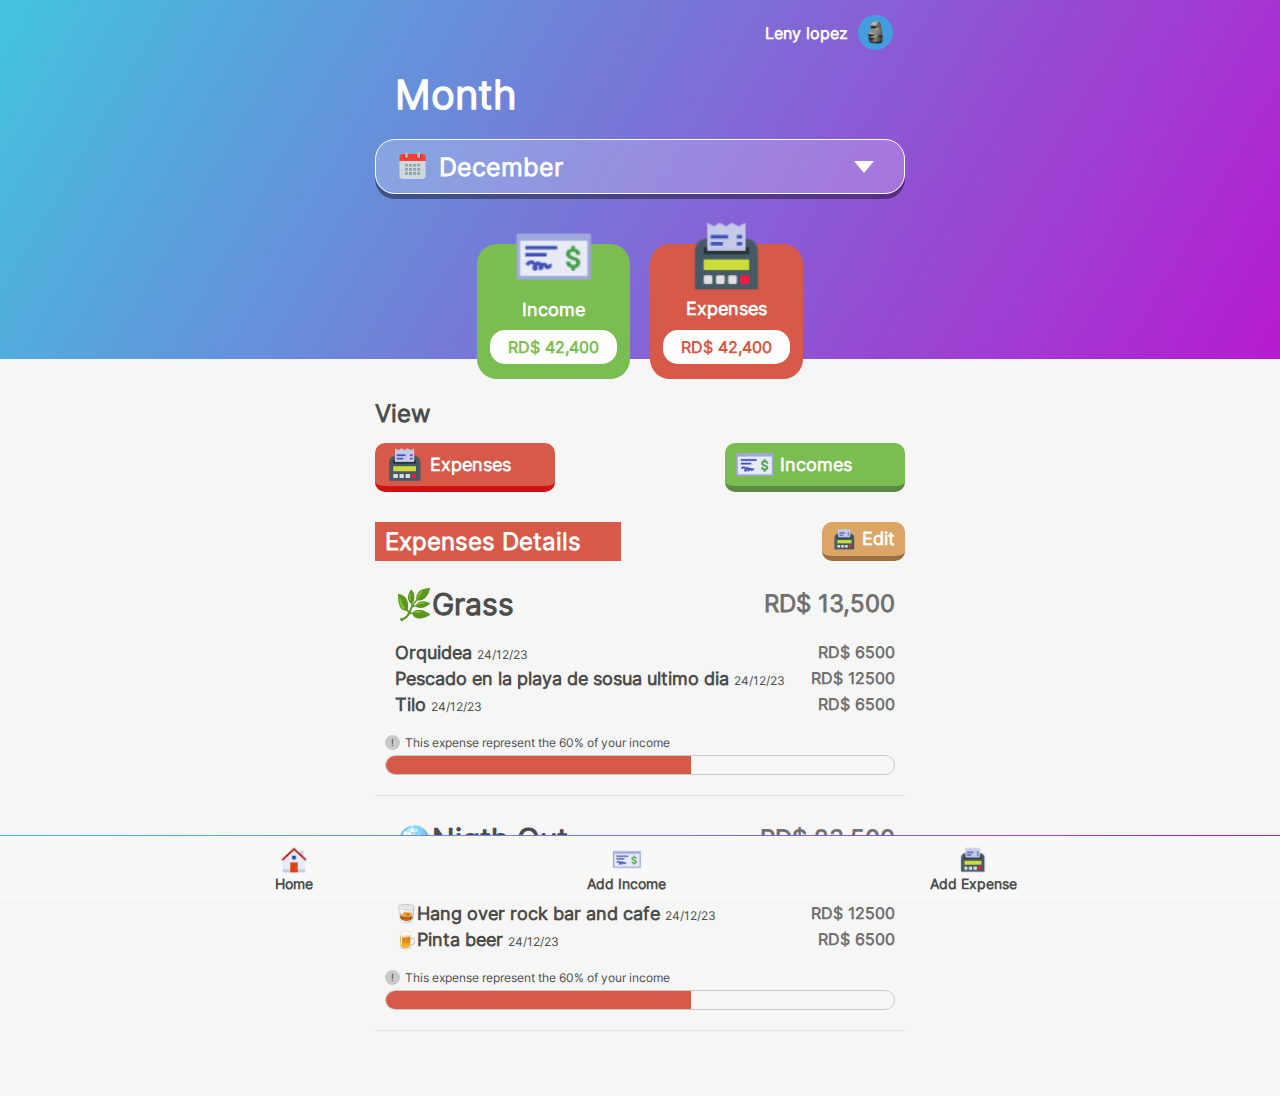
==== commit b0daffb6: "updated expenseTracker" ====
--- a/expenseTracker/index.html
+++ b/expenseTracker/index.html
@@ -5,9 +5,10 @@
     <meta name="viewport" content="width=device-width, initial-scale=1.0">
     <meta name="apple-mobile-web-app-status-bar-style" content="black">
     <meta name="apple-mobile-web-app-capable" content="yes">
-    <meta name="theme-color" content="white" />
+    <meta name="theme-color" content="black" />
     <title>ExpenseTracker</title>
     <link rel="stylesheet" href="css/style.css">
+    <script defer type="module" src="js/engine.js"></script>
 </head>
 <body>
     <main class="appWrapper">
@@ -19,26 +20,32 @@
                     <img class="userProfilePicture" src="assets/profilePicture/defaultPicture.jpg" alt="User picture">
                 </section>
 
-                <h1 class="mainTitle">Manage<br>Categories</h1>
+                <h1 class="mainTitle">Month</h1>
+                
+                <div class="dropDown">
+                    <img src="assets/icons/calendarNormal.png" alt="">
+                    <div class="defaultItem">December</div>
+                    <div class="arrow"></div>
+                </div>
 
                 <!-- <div class="dropDown">
                     <img src="assets/categoriesIcons/uberEats.png" alt="">
                     <div class="defaultItem">Uber Eats</div>
                     <div class="arrow"></div>
-                </div> -->
+                </div>
                 
-                <!-- <div class="createNewCategoryWidget">
+                <div class="createNewCategoryWidget">
                     <h4 class="widgetSubtitle">want to be more specific?</h4>
                     <button class="createNewCategory widgetButton">+ Create new category</button>
                 </div> -->
 
-                <div class="manageCategoryWidget">
+                <!-- <div class="manageCategoryWidget">
                     
                     <button class="widgetButtonMain widgetButton">📝 Create new category</button>
                     <button class="widgetButtonMain widgetButton">✍️ Edit Existing category</button>
-                </div>
-
-                <!-- <div class="widgetContainer">
+                </div> -->
+
+                <div class="widgetContainer">
             
                     <div class="totalWidget totalIncomeWidget">
                         <img src="assets/icons/income.png" alt="">
@@ -50,7 +57,7 @@
                         <img src="assets/icons/expense.png" alt="">
                         <h3 class="widgetTitle">Expenses</h3>
                         <div class="widgetAmount">RD$ 42,400</div>
-                    </div> -->
+                    </div>
 
                     <!-- <div class="summaryWidget">
                         <div class="widgetIconSection">
@@ -86,7 +93,8 @@
         </header>
         <section class="content">
             <div class="contentWrapper">
-                <span class="subtext">Preview</span>
+
+                <!-- <span class="subtext">Preview</span>
                 <div class="formTitleContainer">
                     <img src="assets/categoriesIcons/uberEats.png" alt="">
                     <span class="formTitle">
@@ -109,7 +117,7 @@
                         <img src="assets/categoriesIcons/uberEats.png" alt="">
                         
                     </div>
-                </form>
+                </form> -->
 
                 <!-- <div class="addIncomeExpenseTitleContainer">
                     <img src="assets/categoriesIcons/uberEats.png" alt="">
@@ -128,7 +136,7 @@
                 </form> -->
 
 
-                <!-- <h2 class="buttonTitle">View</h2>
+                <h2 class="buttonTitle">View</h2>
                 <div class="categoryButtonContainer">
                     <button class="btn expenseColor categoryButton"><img src="assets/icons/expense.png" alt="">Expenses</button>
                     <button class="btn incomeColor categoryButton"><img src="assets/icons/income.png" alt="">Incomes</button>
@@ -195,7 +203,7 @@
                         </div>
                     </section>
 
-                </article> -->
+                </article>
 
             </div>
         </section>
--- a/expenseTracker/css/style.css
+++ b/expenseTracker/css/style.css
@@ -28,7 +28,8 @@
 /* vars */
 
 :root{
-    --main-backgroundGradient: linear-gradient(99.67deg, #43C3DF 0.33%, #B61CCF 99.57%);
+    --main-backgroundGradient: linear-gradient(120deg, #43C3DF 0.33%, #B61CCF 99.57%);
+    /* --main-backgroundGradient: linear-gradient(180deg, #43C3DF 0.33%, #B61CCF 99.57%); */
     /* --main-backgroundGradient: linear-gradient(130deg,#ff7a18,#af002d 41.07%,#319197 76.05%); */
     --main-ligthBackground: rgb(246, 246, 246);
     --main-darkBackground: rgb(25, 25, 25);
@@ -83,13 +84,11 @@
 /* START App Structure */
 
 .contentWrapper{
-    max-width: 530px;
+    max-width: 95%;
     margin: 0 auto;
-    /* border:1px solid lightcoral; */
 }
 
 .appWrapper{
-    /* border:1px solid red; */
     height: 100%;
     display:flex;
     flex-direction: column;
@@ -172,6 +171,7 @@
     padding-top:15px;
     justify-content: flex-end;
     margin-left: auto;
+    padding-right: 12px;
 }
 
 .userDetails .userProfilePicture{
@@ -320,7 +320,7 @@
 }
 
 .buttonTitle{
-   margin-bottom:15px;
+   margin:20px 0 15px;
 }
 
 .categoryButton{
@@ -442,13 +442,19 @@
     color:gray;
 }
 
+.addIncome{
+    background-color: var(--main-incomeColor);
+    border-bottom: 5px solid var(--main-incomeColorShadow);
+}
+.addExpense{
+    background-color: var(--main-expenseColor);
+    border-bottom: 5px solid var(--main-expenseColorShadow);
+}
 .expenseIncomeButton{
     display: flex;
     align-items: center;
     justify-content: center;
     border-radius: 10px;
-    background-color: var(--main-expenseColor);
-    border-bottom: 5px solid var(--main-expenseColorShadow);
     color:white;
     font-size: 14px;
     font-weight: bold;
@@ -491,7 +497,7 @@
     font-weight: var(--main-categoryDetailsFontWeight);
 }
 
-.categoryButton{
+.saveButton{
     display: flex;
     align-items: center;
     justify-content: center;
@@ -682,3 +688,11 @@
     gap: 20px;
     padding-top:30px;
 }
+
+
+
+@media (min-width:530px){
+    .contentWrapper{
+        max-width: 530px;
+    }
+}
